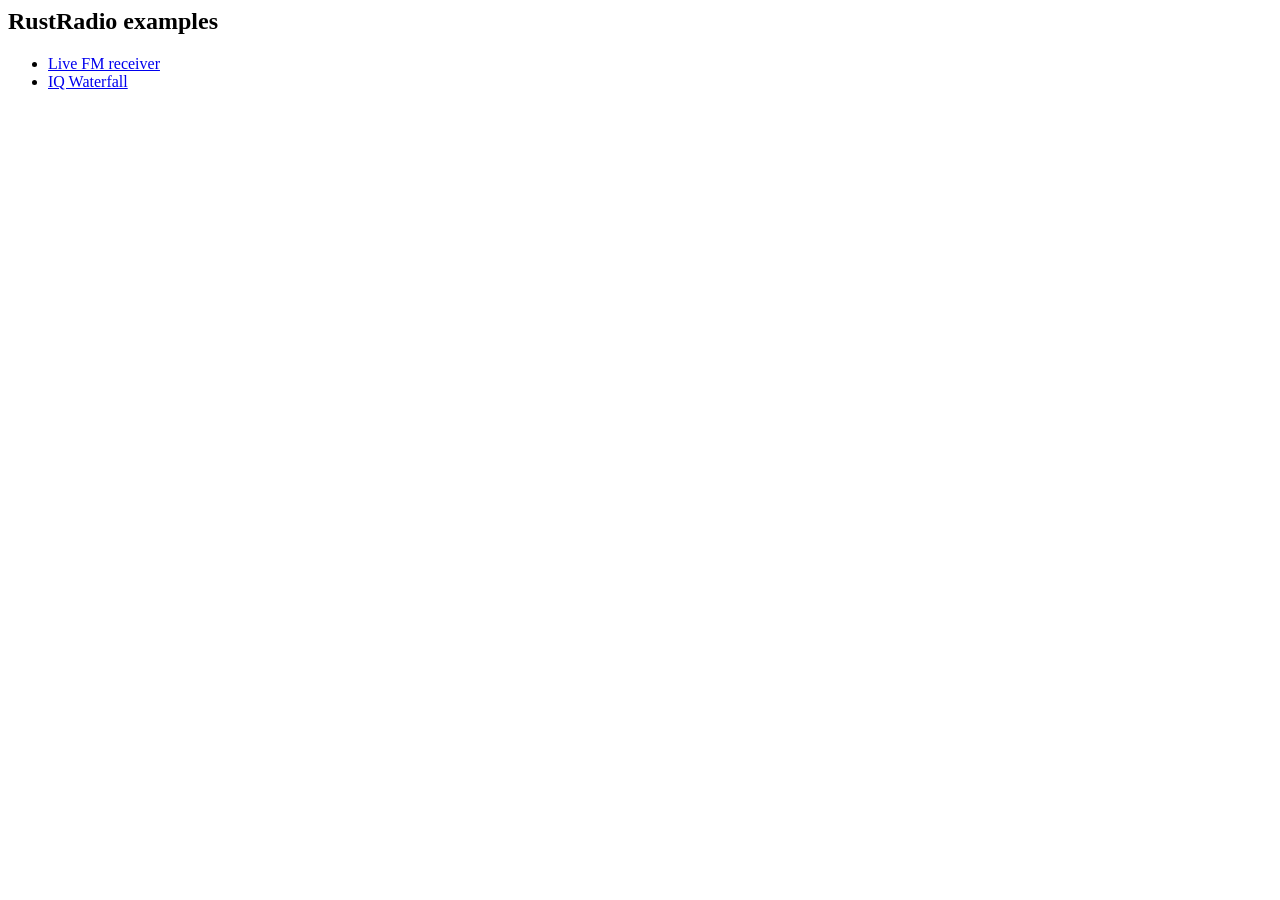
==== assets/examples/index.html @ 6e938d0f "Add release workflow" ====
<html>
        <head>
                <title>RustRadio UI</title>
        </head>
        <body>
                <h2>RustRadio examples</h2>
                <ul>
                        <li><a href="rtlsdr-fm/">Live FM receiver</a></li>
                        <li><a href="iq-waterfall/">IQ Waterfall</a></li>
                </ul>
        </body>
</html>
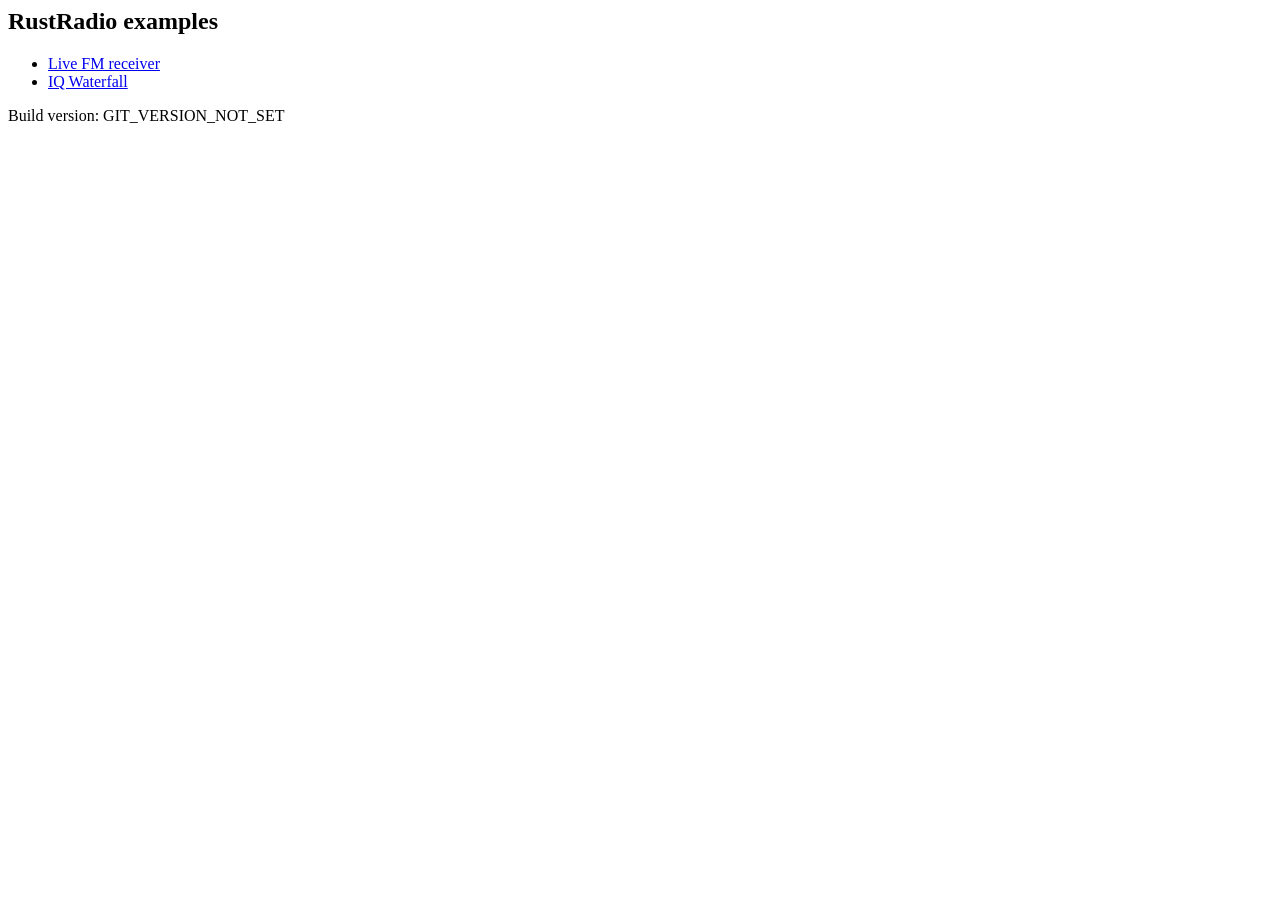
==== commit 60be9a37: "Improve auto release stuff" ====
--- a/assets/examples/index.html
+++ b/assets/examples/index.html
@@ -8,5 +8,6 @@
                         <li><a href="rtlsdr-fm/">Live FM receiver</a></li>
                         <li><a href="iq-waterfall/">IQ Waterfall</a></li>
                 </ul>
+                Build version: GIT_VERSION_NOT_SET
         </body>
 </html>
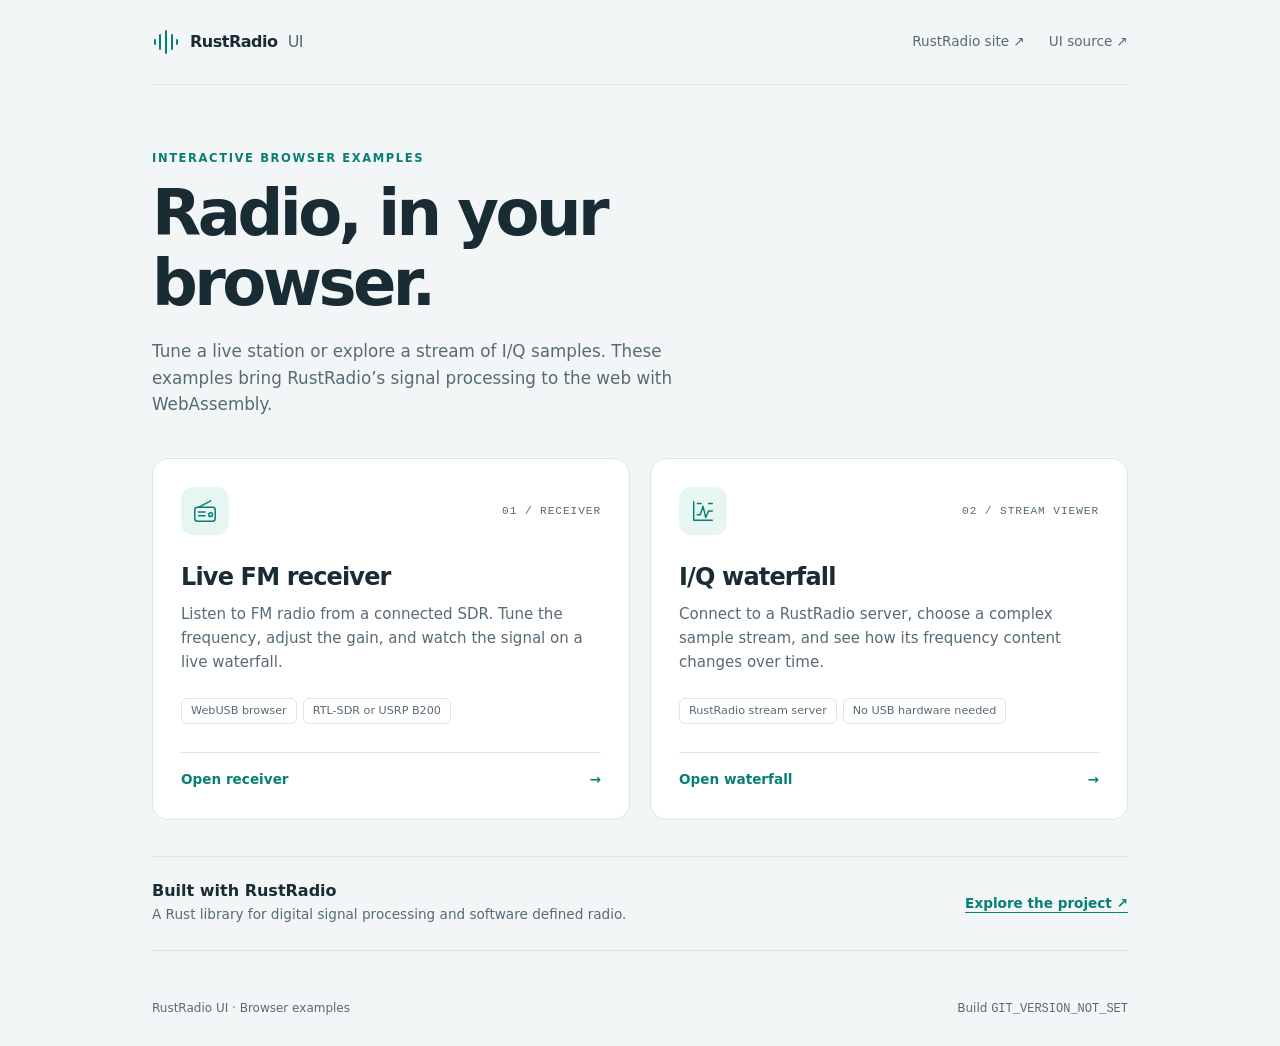
==== commit da628c57: "Make github page prettier" ====
--- a/assets/examples/index.html
+++ b/assets/examples/index.html
@@ -1,13 +1,119 @@
-<html>
-        <head>
-                <title>RustRadio UI</title>
-        </head>
-        <body>
-                <h2>RustRadio examples</h2>
-                <ul>
-                        <li><a href="rtlsdr-fm/">Live FM receiver</a></li>
-                        <li><a href="iq-waterfall/">IQ Waterfall</a></li>
-                </ul>
-                Build version: GIT_VERSION_NOT_SET
-        </body>
+<!doctype html>
+<html lang="en">
+<head>
+  <meta charset="utf-8">
+  <meta name="viewport" content="width=device-width, initial-scale=1">
+  <meta name="description" content="Explore RustRadio in your browser: a live FM receiver and an I/Q waterfall for streaming signals.">
+  <title>RustRadio UI · Browser examples</title>
+  <style>
+    :root {
+      color-scheme: light dark;
+      font: 16px/1.6 system-ui, -apple-system, BlinkMacSystemFont, "Segoe UI", sans-serif;
+      --page: light-dark(#f3f6f7, #0d1418);
+      --surface: light-dark(#fff, #151f25);
+      --text: light-dark(#192c34, #e1edf1);
+      --muted: light-dark(#566b75, #9aafb9);
+      --line: light-dark(#dce5e9, #2a3b44);
+      --accent: light-dark(#087f74, #59d6c3);
+      --tint: light-dark(#e8f6f2, #1a3735);
+    }
+    * { box-sizing: border-box; }
+    body { margin: 0; background: var(--page); color: var(--text); }
+    a { color: var(--accent); text-underline-offset: 4px; }
+    a:focus-visible { outline: 2px solid var(--accent); outline-offset: 6px; border-radius: 4px; }
+    .container { max-width: 1040px; margin: auto; padding-inline: 32px; }
+    header { display: flex; flex-wrap: wrap; justify-content: space-between; align-items: center; gap: 16px; padding-block: 28px; border-bottom: 1px solid var(--line); }
+    .brand { display: flex; align-items: center; gap: 10px; font-size: 1rem; font-weight: 700; letter-spacing: -0.03em; }
+    .brand svg { width: 28px; height: 28px; color: var(--accent); }
+    .brand span { color: var(--muted); font-weight: 400; }
+    nav { display: flex; flex-wrap: wrap; gap: 24px; font-size: 0.85rem; }
+    nav a { color: var(--muted); text-decoration: none; }
+    nav a:hover { color: var(--accent); text-decoration: underline; }
+    .hero { padding-block: 64px 40px; }
+    .eyebrow { margin: 0 0 12px; color: var(--accent); font-size: 0.72rem; font-weight: 650; letter-spacing: 0.14em; text-transform: uppercase; }
+    h1 { margin: 0 0 20px; max-width: 700px; font-size: clamp(2.5rem, 6vw, 4rem); line-height: 1.08; letter-spacing: -0.055em; font-weight: 650; }
+    .intro { max-width: 590px; margin: 0; color: var(--muted); font-size: 1.05rem; }
+    .examples { display: grid; grid-template-columns: 1fr 1fr; gap: 20px; }
+    .example { display: flex; flex-direction: column; min-width: 0; padding: 28px; border: 1px solid var(--line); border-radius: 16px; background: var(--surface); color: var(--text); text-decoration: none; transition: border-color 150ms, transform 150ms; }
+    .example:hover { border-color: var(--accent); transform: translateY(-3px); }
+    .card-top { display: flex; align-items: center; justify-content: space-between; gap: 12px; margin-bottom: 28px; }
+    .icon { display: grid; place-items: center; width: 48px; height: 48px; border-radius: 12px; background: var(--tint); color: var(--accent); }
+    .icon svg { width: 26px; height: 26px; }
+    .category { color: var(--muted); font: 0.7rem ui-monospace, monospace; letter-spacing: 0.08em; text-transform: uppercase; }
+    h2 { margin: 0 0 10px; font-size: 1.5rem; line-height: 1.2; letter-spacing: -0.035em; font-weight: 650; }
+    .description { margin: 0 0 24px; color: var(--muted); font-size: 0.94rem; }
+    .requirements { display: flex; flex-wrap: wrap; gap: 6px; margin-top: auto; margin-bottom: 28px; }
+    .requirements span { padding: 3px 9px; border: 1px solid var(--line); border-radius: 6px; color: var(--muted); font-size: 0.7rem; }
+    .launch { display: flex; justify-content: space-between; align-items: center; padding-top: 16px; border-top: 1px solid var(--line); color: var(--accent); font-size: 0.85rem; font-weight: 650; }
+    .project { display: flex; flex-wrap: wrap; justify-content: space-between; align-items: center; gap: 16px; margin-block: 36px 48px; padding: 24px 0; border-block: 1px solid var(--line); }
+    .project h2 { margin-bottom: 4px; font-size: 1rem; letter-spacing: 0; }
+    .project p { margin: 0; color: var(--muted); font-size: 0.85rem; }
+    .project a { font-size: 0.85rem; font-weight: 600; }
+    footer { display: flex; flex-wrap: wrap; justify-content: space-between; gap: 12px; padding-bottom: 28px; color: var(--muted); font-size: 0.75rem; }
+    footer p { margin: 0; }
+    code { font: 0.75rem ui-monospace, monospace; overflow-wrap: anywhere; }
+    @media (max-width: 660px) {
+      .container { padding-inline: 20px; }
+      header { padding-block: 20px; }
+      nav { gap: 16px; }
+      .hero { padding-block: 40px 28px; }
+      .examples { grid-template-columns: 1fr; gap: 16px; }
+      .example { padding: 24px; }
+      .card-top { margin-bottom: 20px; }
+      .project { margin-block: 28px; }
+    }
+    @media (prefers-reduced-motion: reduce) {
+      .example { transition: none; }
+      .example:hover { transform: none; }
+    }
+  </style>
+</head>
+<body>
+  <div class="container">
+    <header>
+      <div class="brand">
+        <svg viewBox="0 0 28 28" fill="none" stroke="currentColor" stroke-width="2" stroke-linecap="round" aria-hidden="true"><path d="M3 12v4m5-9v14m6-18v22m6-18v14m5-9v4"/></svg>
+        RustRadio <span>UI</span>
+      </div>
+      <nav aria-label="Project links">
+        <a href="https://thomashabets.github.io/rustradio/">RustRadio site <span aria-hidden="true">↗</span></a>
+        <a href="https://github.com/ThomasHabets/rustradio-ui">UI source <span aria-hidden="true">↗</span></a>
+      </nav>
+    </header>
+    <main>
+      <section class="hero" aria-labelledby="title">
+        <p class="eyebrow">Interactive browser examples</p>
+        <h1>Radio, in your browser.</h1>
+        <p class="intro">Tune a live station or explore a stream of I/Q samples. These examples bring RustRadio’s signal processing to the web with WebAssembly.</p>
+      </section>
+      <section class="examples" aria-label="Choose an example">
+        <a class="example" href="rtlsdr-fm/">
+          <div class="card-top">
+            <span class="icon" aria-hidden="true"><svg viewBox="0 0 28 28" fill="none" stroke="currentColor" stroke-width="1.6" stroke-linecap="round" stroke-linejoin="round"><rect x="3" y="10" width="22" height="15" rx="3"/><path d="m7 10 13-7M7 15h7m-7 4h7"/><circle cx="20" cy="18" r="2"/></svg></span>
+            <span class="category">01 / Receiver</span>
+          </div>
+          <h2>Live FM receiver</h2>
+          <p class="description">Listen to FM radio from a connected SDR. Tune the frequency, adjust the gain, and watch the signal on a live waterfall.</p>
+          <div class="requirements"><span>WebUSB browser</span><span>RTL-SDR or USRP B200</span></div>
+          <span class="launch">Open receiver <span aria-hidden="true">→</span></span>
+        </a>
+        <a class="example" href="iq-waterfall/">
+          <div class="card-top">
+            <span class="icon" aria-hidden="true"><svg viewBox="0 0 28 28" fill="none" stroke="currentColor" stroke-width="1.6" stroke-linecap="round" stroke-linejoin="round"><path d="M4 4v20h20M8 18h3l3-9 3 12 3-7h4M8 6h4m8 0h4"/></svg></span>
+            <span class="category">02 / Stream viewer</span>
+          </div>
+          <h2>I/Q waterfall</h2>
+          <p class="description">Connect to a RustRadio server, choose a complex sample stream, and see how its frequency content changes over time.</p>
+          <div class="requirements"><span>RustRadio stream server</span><span>No USB hardware needed</span></div>
+          <span class="launch">Open waterfall <span aria-hidden="true">→</span></span>
+        </a>
+      </section>
+      <aside class="project" aria-labelledby="project-title">
+        <div><h2 id="project-title">Built with RustRadio</h2><p>A Rust library for digital signal processing and software defined radio.</p></div>
+        <a href="https://github.com/ThomasHabets/rustradio">Explore the project <span aria-hidden="true">↗</span></a>
+      </aside>
+    </main>
+    <footer><p>RustRadio UI · Browser examples</p><p>Build <code>GIT_VERSION_NOT_SET</code></p></footer>
+  </div>
+</body>
 </html>
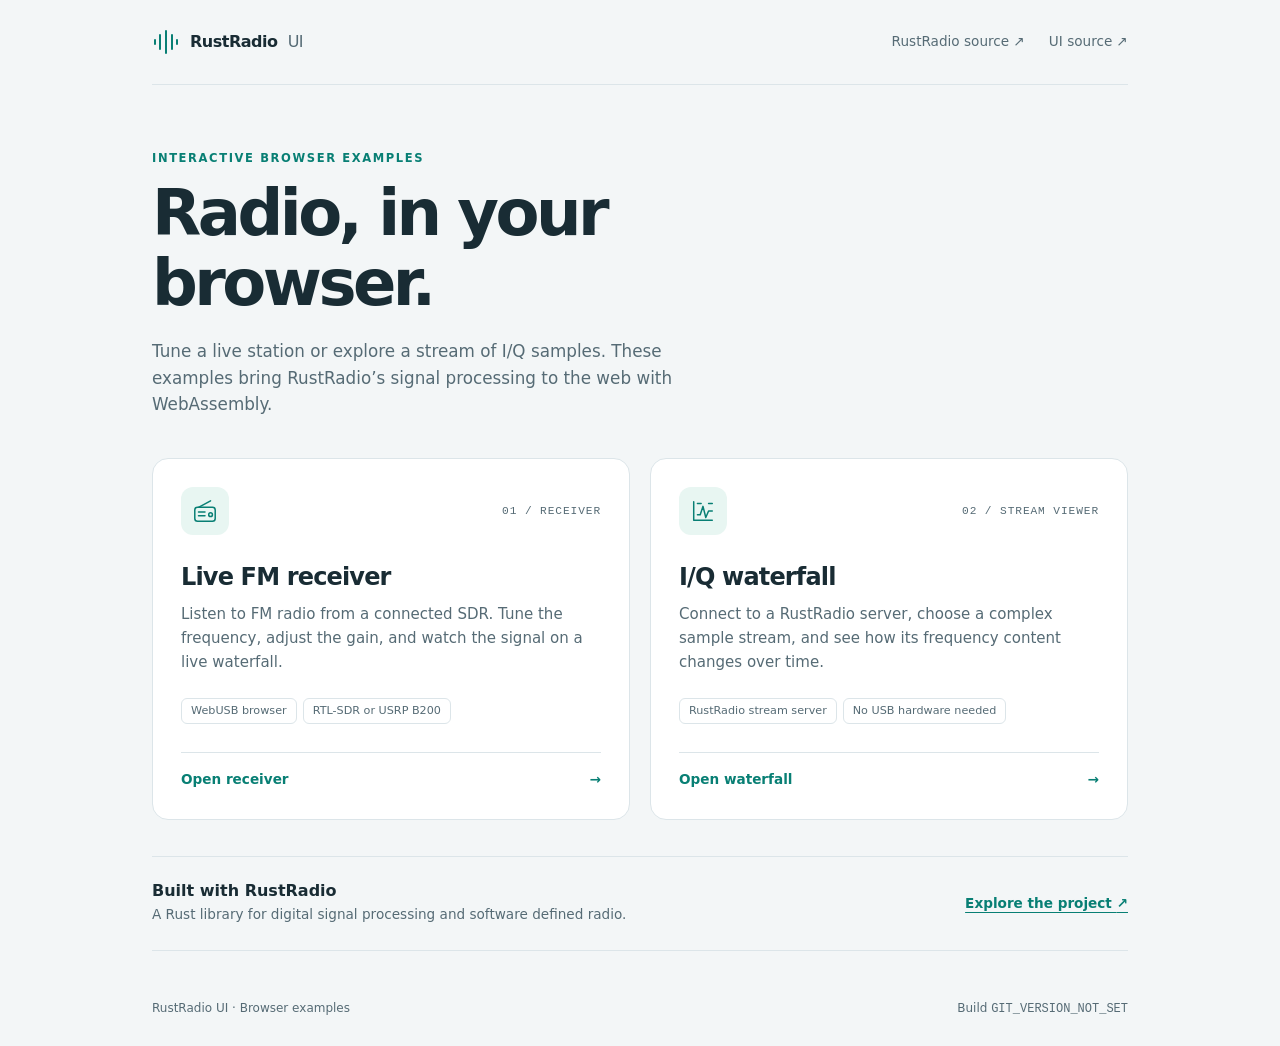
==== commit a19e2e48: "Fix project link" ====
--- a/assets/examples/index.html
+++ b/assets/examples/index.html
@@ -76,7 +76,7 @@
         RustRadio <span>UI</span>
       </div>
       <nav aria-label="Project links">
-        <a href="https://thomashabets.github.io/rustradio/">RustRadio site <span aria-hidden="true">↗</span></a>
+        <a href="https://github.com/ThomasHabets/rustradio">RustRadio source <span aria-hidden="true">↗</span></a>
         <a href="https://github.com/ThomasHabets/rustradio-ui">UI source <span aria-hidden="true">↗</span></a>
       </nav>
     </header>
